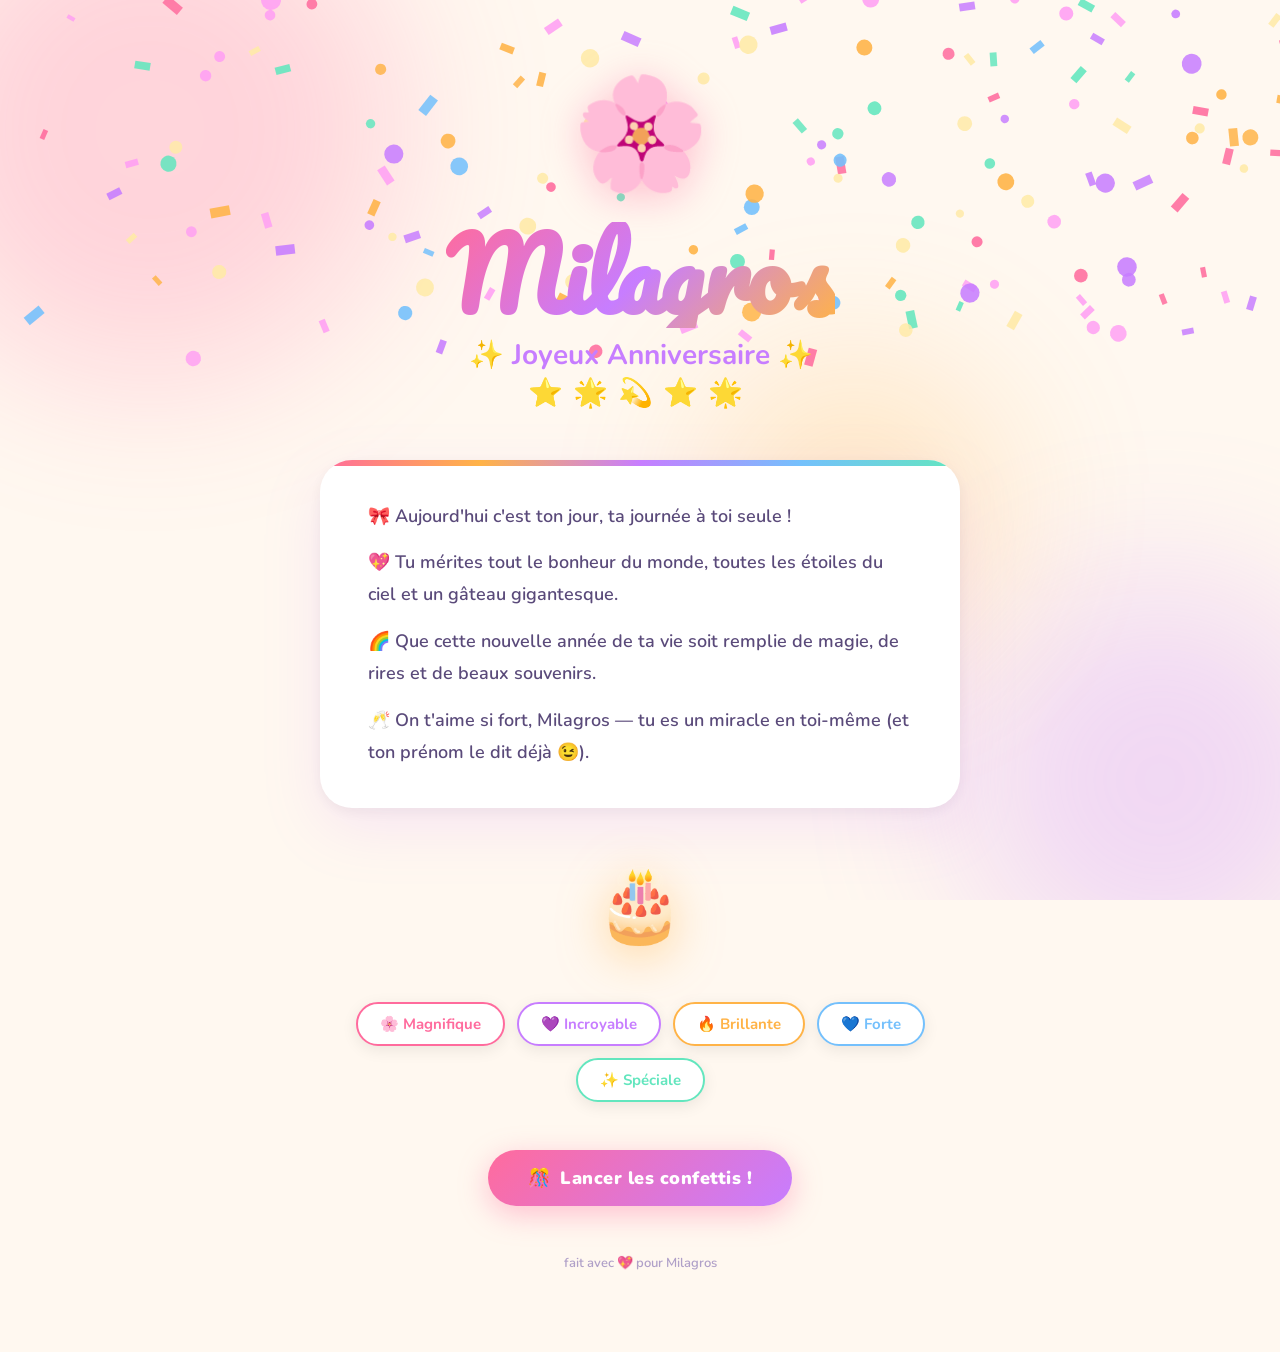
==== index.html @ 66af2956 "upload of fluffy broccoli" ====
<!DOCTYPE html>
<html lang="fr">
<head>
  <meta charset="UTF-8" />
  <meta name="viewport" content="width=device-width, initial-scale=1.0"/>
  <title>Joyeux Anniversaire Milagros 🎂</title>
  <link href="https://fonts.googleapis.com/css2?family=Pacifico&family=Nunito:wght@400;600;700;900&display=swap" rel="stylesheet"/>
  <style>
    :root {
      --rose:    #FF6B9D;
      --peach:   #FFB347;
      --lilac:   #C77DFF;
      --sky:     #74C0FC;
      --mint:    #63E6BE;
      --cream:   #FFF8F0;
      --dark:    #3A1F5D;
    }

    *, *::before, *::after { box-sizing: border-box; margin: 0; padding: 0; }

    body {
      font-family: 'Nunito', sans-serif;
      background: var(--cream);
      color: var(--dark);
      min-height: 100vh;
      overflow-x: hidden;
      cursor: url("data:image/svg+xml,%3Csvg xmlns='http://www.w3.org/2000/svg' width='24' height='24' viewBox='0 0 24 24'%3E%3Ctext y='20' font-size='18'%3E✨%3C/text%3E%3C/svg%3E"), auto;
    }

    /* ── Background blobs ── */
    .blobs {
      position: fixed; inset: 0; z-index: 0; pointer-events: none; overflow: hidden;
    }
    .blob {
      position: absolute; border-radius: 50%; filter: blur(80px); opacity: .25;
      animation: float 8s ease-in-out infinite;
    }
    .blob-1 { width: 500px; height: 500px; background: var(--rose);  top: -120px; left: -100px; animation-delay: 0s; }
    .blob-2 { width: 400px; height: 400px; background: var(--lilac); bottom: -80px; right: -80px; animation-delay: -3s; }
    .blob-3 { width: 300px; height: 300px; background: var(--peach); top: 40%; left: 55%; animation-delay: -5s; }

    @keyframes float {
      0%, 100% { transform: translateY(0) scale(1); }
      50%       { transform: translateY(-30px) scale(1.04); }
    }

    /* ── Confetti canvas ── */
    #confetti { position: fixed; inset: 0; z-index: 1; pointer-events: none; }

    /* ── Page layout ── */
    .page {
      position: relative; z-index: 2;
      display: flex; flex-direction: column; align-items: center;
      padding: 60px 20px 80px;
      gap: 48px;
    }

    /* ── Hero card ── */
    .hero {
      text-align: center;
      animation: popIn .8s cubic-bezier(.34,1.56,.64,1) both;
    }
    @keyframes popIn {
      from { opacity: 0; transform: scale(.6) translateY(40px); }
      to   { opacity: 1; transform: scale(1) translateY(0); }
    }

    .emoji-big {
      font-size: clamp(60px, 12vw, 110px);
      display: block;
      animation: spin 6s linear infinite;
      filter: drop-shadow(0 6px 20px rgba(255,107,157,.4));
    }
    @keyframes spin {
      0%   { transform: rotate(-6deg) scale(1); }
      50%  { transform: rotate(6deg)  scale(1.08); }
      100% { transform: rotate(-6deg) scale(1); }
    }

    .title {
      font-family: 'Pacifico', cursive;
      font-size: clamp(42px, 10vw, 96px);
      line-height: 1.1;
      background: linear-gradient(135deg, var(--rose) 0%, var(--lilac) 50%, var(--peach) 100%);
      -webkit-background-clip: text;
      -webkit-text-fill-color: transparent;
      background-clip: text;
      margin-top: 12px;
      letter-spacing: -1px;
      animation: popIn .9s .15s cubic-bezier(.34,1.56,.64,1) both;
    }

    .subtitle {
      font-size: clamp(18px, 4vw, 28px);
      font-weight: 700;
      color: var(--lilac);
      margin-top: 8px;
      animation: popIn 1s .3s cubic-bezier(.34,1.56,.64,1) both;
    }

    /* ── Stars row ── */
    .stars {
      font-size: 28px;
      letter-spacing: 10px;
      animation: popIn 1s .4s cubic-bezier(.34,1.56,.64,1) both;
    }

    /* ── Message card ── */
    .card {
      background: white;
      border-radius: 32px;
      padding: 40px 48px;
      max-width: 640px; width: 100%;
      box-shadow: 0 20px 60px rgba(199,125,255,.15), 0 4px 16px rgba(0,0,0,.06);
      animation: popIn 1s .5s cubic-bezier(.34,1.56,.64,1) both;
      position: relative;
      overflow: hidden;
    }
    .card::before {
      content: '';
      position: absolute; top: 0; left: 0; right: 0; height: 6px;
      background: linear-gradient(90deg, var(--rose), var(--peach), var(--lilac), var(--sky), var(--mint));
    }
    .card p {
      font-size: 18px; line-height: 1.8; color: #5a4a7a; font-weight: 600;
    }
    .card p + p { margin-top: 14px; }

    /* ── Cake section ── */
    .cake-wrap {
      display: flex; flex-direction: column; align-items: center; gap: 8px;
      animation: popIn 1s .65s cubic-bezier(.34,1.56,.64,1) both;
    }

    .cake {
      font-size: 72px;
      filter: drop-shadow(0 8px 24px rgba(255,179,71,.5));
      animation: bounce 1.2s ease-in-out infinite;
    }
    @keyframes bounce {
      0%, 100% { transform: translateY(0); }
      50%       { transform: translateY(-14px); }
    }

    /* ── Pill badges ── */
    .pills {
      display: flex; flex-wrap: wrap; justify-content: center; gap: 12px;
      max-width: 600px;
      animation: popIn 1s .8s cubic-bezier(.34,1.56,.64,1) both;
    }
    .pill {
      background: white;
      border-radius: 100px;
      padding: 10px 22px;
      font-size: 15px; font-weight: 700;
      box-shadow: 0 4px 16px rgba(0,0,0,.08);
      transition: transform .2s, box-shadow .2s;
      cursor: default;
    }
    .pill:hover { transform: translateY(-4px) scale(1.05); box-shadow: 0 8px 24px rgba(0,0,0,.12); }
    .pill-1 { color: var(--rose);  border: 2.5px solid var(--rose); }
    .pill-2 { color: var(--lilac); border: 2.5px solid var(--lilac); }
    .pill-3 { color: var(--peach); border: 2.5px solid var(--peach); }
    .pill-4 { color: var(--sky);   border: 2.5px solid var(--sky); }
    .pill-5 { color: var(--mint);  border: 2.5px solid var(--mint); }

    /* ── Button ── */
    .btn-wrap {
      animation: popIn 1s .95s cubic-bezier(.34,1.56,.64,1) both;
    }
    .btn {
      display: inline-flex; align-items: center; gap: 10px;
      background: linear-gradient(135deg, var(--rose), var(--lilac));
      color: white; font-family: 'Nunito', sans-serif; font-size: 18px; font-weight: 900;
      padding: 16px 40px; border-radius: 100px; border: none; cursor: pointer;
      box-shadow: 0 8px 30px rgba(255,107,157,.4);
      transition: transform .2s, box-shadow .2s;
      letter-spacing: .5px;
    }
    .btn:hover { transform: translateY(-4px) scale(1.04); box-shadow: 0 14px 40px rgba(255,107,157,.5); }
    .btn:active { transform: scale(.97); }

    /* ── Floating emojis ── */
    .floaties { position: fixed; inset: 0; z-index: 0; pointer-events: none; }
    .floatie {
      position: absolute; font-size: 28px;
      animation: rise linear infinite;
      opacity: 0;
    }
    @keyframes rise {
      0%   { transform: translateY(100vh) rotate(0deg);   opacity: 0; }
      10%  { opacity: .8; }
      90%  { opacity: .6; }
      100% { transform: translateY(-120px) rotate(360deg); opacity: 0; }
    }

    /* ── Footer ── */
    .footer {
      font-size: 13px; color: #b0a0c8; font-weight: 600;
      animation: popIn 1s 1.1s cubic-bezier(.34,1.56,.64,1) both;
    }
  </style>
</head>
<body>

  <div class="blobs">
    <div class="blob blob-1"></div>
    <div class="blob blob-2"></div>
    <div class="blob blob-3"></div>
  </div>

  <div class="floaties" id="floaties"></div>
  <canvas id="confetti"></canvas>

  <main class="page">

    <div class="hero">
      <span class="emoji-big">🌸</span>
      <h1 class="title">Milagros</h1>
      <p class="subtitle">✨ Joyeux Anniversaire ✨</p>
      <div class="stars">⭐🌟💫⭐🌟</div>
    </div>

    <div class="card">
      <p>🎀 Aujourd'hui c'est ton jour, ta journée à toi seule !</p>
      <p>💖 Tu mérites tout le bonheur du monde, toutes les étoiles du ciel et un gâteau gigantesque.</p>
      <p>🌈 Que cette nouvelle année de ta vie soit remplie de magie, de rires et de beaux souvenirs.</p>
      <p>🥂 On t'aime si fort, Milagros — tu es un miracle en toi-même (et ton prénom le dit déjà 😉).</p>
    </div>

    <div class="cake-wrap">
      <div class="cake">🎂</div>
    </div>

    <div class="pills">
      <span class="pill pill-1">🌸 Magnifique</span>
      <span class="pill pill-2">💜 Incroyable</span>
      <span class="pill pill-3">🔥 Brillante</span>
      <span class="pill pill-4">💙 Forte</span>
      <span class="pill pill-5">✨ Spéciale</span>
    </div>

    <div class="btn-wrap">
      <button class="btn" id="cta">
        <span>🎊</span> Lancer les confettis !
      </button>
    </div>

    <p class="footer">fait avec 💖 pour Milagros</p>

  </main>

  <script>
    /* ── Floating emojis ── */
    const emojis = ['🌸','💖','✨','🎀','💫','🌈','🎉','🦋','🌺','💕'];
    const floatiesEl = document.getElementById('floaties');
    emojis.forEach((em, i) => {
      const el = document.createElement('span');
      el.className = 'floatie';
      el.textContent = em;
      el.style.left = (5 + (i * 9.5)) + '%';
      el.style.animationDuration = (9 + Math.random() * 8) + 's';
      el.style.animationDelay = (Math.random() * 12) + 's';
      el.style.fontSize = (20 + Math.random() * 20) + 'px';
      floatiesEl.appendChild(el);
    });

    /* ── Confetti ── */
    const canvas = document.getElementById('confetti');
    const ctx = canvas.getContext('2d');
    let pieces = [];
    let running = false;

    function resize() {
      canvas.width  = window.innerWidth;
      canvas.height = window.innerHeight;
    }
    resize();
    window.addEventListener('resize', resize);

    const colors = ['#FF6B9D','#FFB347','#C77DFF','#74C0FC','#63E6BE','#FF9FF3','#FFEAA7'];

    function spawnBurst() {
      for (let i = 0; i < 160; i++) {
        pieces.push({
          x: Math.random() * canvas.width,
          y: Math.random() * canvas.height * .4,
          r: 4 + Math.random() * 6,
          color: colors[Math.floor(Math.random() * colors.length)],
          vx: (Math.random() - .5) * 5,
          vy: -4 + Math.random() * 2,
          gravity: .12 + Math.random() * .06,
          rot: Math.random() * 360,
          rotV: (Math.random() - .5) * 8,
          shape: Math.random() > .5 ? 'rect' : 'circle',
          alpha: 1,
          life: 180 + Math.floor(Math.random() * 120),
          age: 0
        });
      }
    }

    function drawPiece(p) {
      ctx.save();
      ctx.globalAlpha = p.alpha;
      ctx.fillStyle = p.color;
      ctx.translate(p.x, p.y);
      ctx.rotate(p.rot * Math.PI / 180);
      if (p.shape === 'rect') {
        ctx.fillRect(-p.r, -p.r / 2, p.r * 2, p.r);
      } else {
        ctx.beginPath();
        ctx.arc(0, 0, p.r, 0, Math.PI * 2);
        ctx.fill();
      }
      ctx.restore();
    }

    function tick() {
      if (!running && pieces.length === 0) return;
      ctx.clearRect(0, 0, canvas.width, canvas.height);
      pieces = pieces.filter(p => p.age < p.life);
      pieces.forEach(p => {
        p.age++;
        p.vy += p.gravity;
        p.x  += p.vx;
        p.y  += p.vy;
        p.rot += p.rotV;
        p.alpha = Math.max(0, 1 - p.age / p.life);
        drawPiece(p);
      });
      requestAnimationFrame(tick);
    }

    document.getElementById('cta').addEventListener('click', () => {
      if (pieces.length === 0) tick();
      spawnBurst();
    });

    /* auto-burst on load */
    setTimeout(() => {
      spawnBurst();
      tick();
    }, 800);
  </script>
</body>
</html>
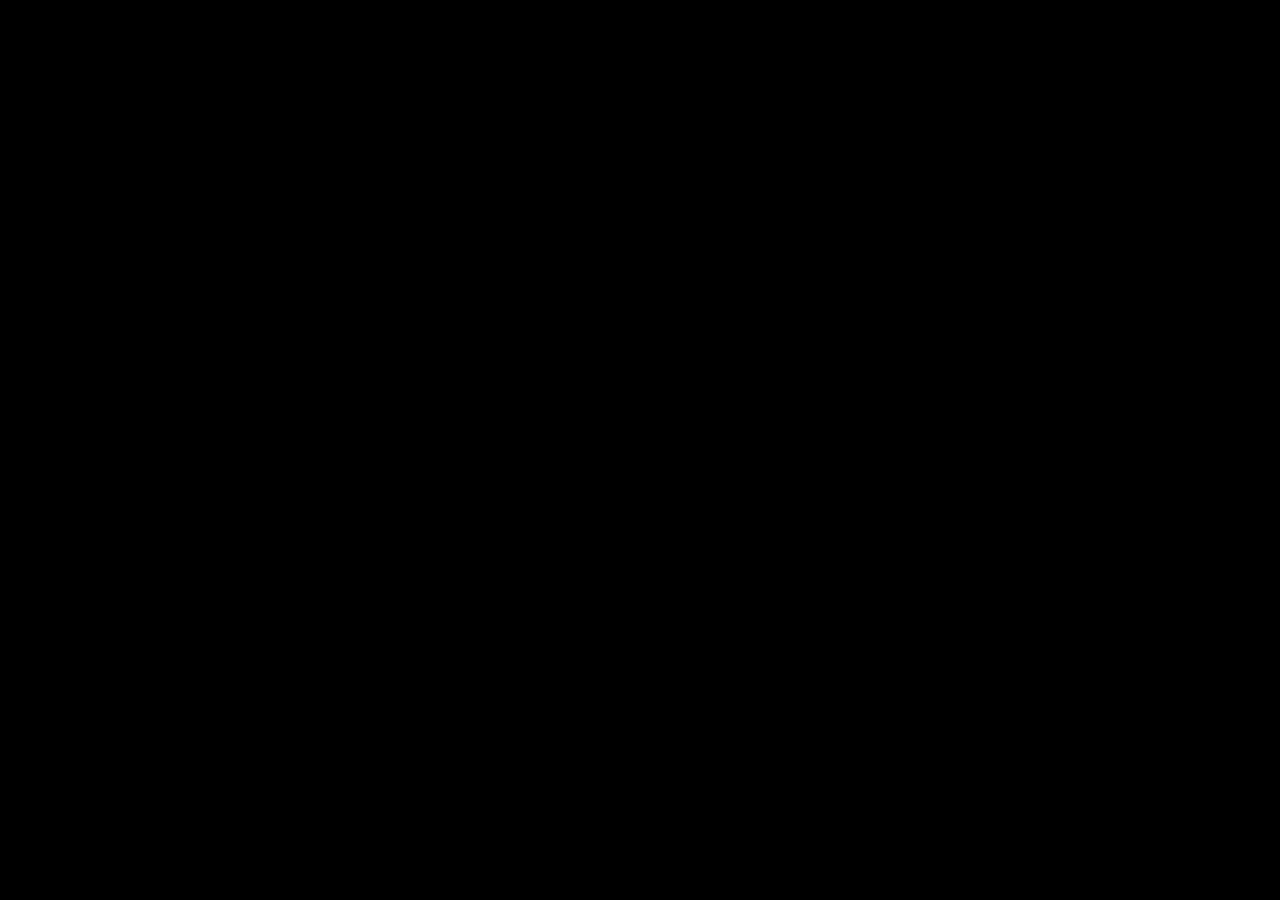
==== commit 2b98bd07: "fluffy broccoli" ====
--- a/index.html
+++ b/index.html
@@ -1,347 +1,20 @@
 <!DOCTYPE html>
 <html lang="fr">
 <head>
-  <meta charset="UTF-8" />
-  <meta name="viewport" content="width=device-width, initial-scale=1.0"/>
-  <title>Joyeux Anniversaire Milagros 🎂</title>
-  <link href="https://fonts.googleapis.com/css2?family=Pacifico&family=Nunito:wght@400;600;700;900&display=swap" rel="stylesheet"/>
+  <meta charset="UTF-8">
+  <title>Personnage manga</title>
   <style>
-    :root {
-      --rose:    #FF6B9D;
-      --peach:   #FFB347;
-      --lilac:   #C77DFF;
-      --sky:     #74C0FC;
-      --mint:    #63E6BE;
-      --cream:   #FFF8F0;
-      --dark:    #3A1F5D;
-    }
-
-    *, *::before, *::after { box-sizing: border-box; margin: 0; padding: 0; }
-
     body {
-      font-family: 'Nunito', sans-serif;
-      background: var(--cream);
-      color: var(--dark);
-      min-height: 100vh;
-      overflow-x: hidden;
-      cursor: url("data:image/svg+xml,%3Csvg xmlns='http://www.w3.org/2000/svg' width='24' height='24' viewBox='0 0 24 24'%3E%3Ctext y='20' font-size='18'%3E✨%3C/text%3E%3C/svg%3E"), auto;
-    }
-
-    /* ── Background blobs ── */
-    .blobs {
-      position: fixed; inset: 0; z-index: 0; pointer-events: none; overflow: hidden;
-    }
-    .blob {
-      position: absolute; border-radius: 50%; filter: blur(80px); opacity: .25;
-      animation: float 8s ease-in-out infinite;
-    }
-    .blob-1 { width: 500px; height: 500px; background: var(--rose);  top: -120px; left: -100px; animation-delay: 0s; }
-    .blob-2 { width: 400px; height: 400px; background: var(--lilac); bottom: -80px; right: -80px; animation-delay: -3s; }
-    .blob-3 { width: 300px; height: 300px; background: var(--peach); top: 40%; left: 55%; animation-delay: -5s; }
-
-    @keyframes float {
-      0%, 100% { transform: translateY(0) scale(1); }
-      50%       { transform: translateY(-30px) scale(1.04); }
-    }
-
-    /* ── Confetti canvas ── */
-    #confetti { position: fixed; inset: 0; z-index: 1; pointer-events: none; }
-
-    /* ── Page layout ── */
-    .page {
-      position: relative; z-index: 2;
-      display: flex; flex-direction: column; align-items: center;
-      padding: 60px 20px 80px;
-      gap: 48px;
-    }
-
-    /* ── Hero card ── */
-    .hero {
-      text-align: center;
-      animation: popIn .8s cubic-bezier(.34,1.56,.64,1) both;
-    }
-    @keyframes popIn {
-      from { opacity: 0; transform: scale(.6) translateY(40px); }
-      to   { opacity: 1; transform: scale(1) translateY(0); }
-    }
-
-    .emoji-big {
-      font-size: clamp(60px, 12vw, 110px);
-      display: block;
-      animation: spin 6s linear infinite;
-      filter: drop-shadow(0 6px 20px rgba(255,107,157,.4));
-    }
-    @keyframes spin {
-      0%   { transform: rotate(-6deg) scale(1); }
-      50%  { transform: rotate(6deg)  scale(1.08); }
-      100% { transform: rotate(-6deg) scale(1); }
-    }
-
-    .title {
-      font-family: 'Pacifico', cursive;
-      font-size: clamp(42px, 10vw, 96px);
-      line-height: 1.1;
-      background: linear-gradient(135deg, var(--rose) 0%, var(--lilac) 50%, var(--peach) 100%);
-      -webkit-background-clip: text;
-      -webkit-text-fill-color: transparent;
-      background-clip: text;
-      margin-top: 12px;
-      letter-spacing: -1px;
-      animation: popIn .9s .15s cubic-bezier(.34,1.56,.64,1) both;
-    }
-
-    .subtitle {
-      font-size: clamp(18px, 4vw, 28px);
-      font-weight: 700;
-      color: var(--lilac);
-      margin-top: 8px;
-      animation: popIn 1s .3s cubic-bezier(.34,1.56,.64,1) both;
-    }
-
-    /* ── Stars row ── */
-    .stars {
-      font-size: 28px;
-      letter-spacing: 10px;
-      animation: popIn 1s .4s cubic-bezier(.34,1.56,.64,1) both;
-    }
-
-    /* ── Message card ── */
-    .card {
-      background: white;
-      border-radius: 32px;
-      padding: 40px 48px;
-      max-width: 640px; width: 100%;
-      box-shadow: 0 20px 60px rgba(199,125,255,.15), 0 4px 16px rgba(0,0,0,.06);
-      animation: popIn 1s .5s cubic-bezier(.34,1.56,.64,1) both;
-      position: relative;
-      overflow: hidden;
-    }
-    .card::before {
-      content: '';
-      position: absolute; top: 0; left: 0; right: 0; height: 6px;
-      background: linear-gradient(90deg, var(--rose), var(--peach), var(--lilac), var(--sky), var(--mint));
-    }
-    .card p {
-      font-size: 18px; line-height: 1.8; color: #5a4a7a; font-weight: 600;
-    }
-    .card p + p { margin-top: 14px; }
-
-    /* ── Cake section ── */
-    .cake-wrap {
-      display: flex; flex-direction: column; align-items: center; gap: 8px;
-      animation: popIn 1s .65s cubic-bezier(.34,1.56,.64,1) both;
-    }
-
-    .cake {
-      font-size: 72px;
-      filter: drop-shadow(0 8px 24px rgba(255,179,71,.5));
-      animation: bounce 1.2s ease-in-out infinite;
-    }
-    @keyframes bounce {
-      0%, 100% { transform: translateY(0); }
-      50%       { transform: translateY(-14px); }
-    }
-
-    /* ── Pill badges ── */
-    .pills {
-      display: flex; flex-wrap: wrap; justify-content: center; gap: 12px;
-      max-width: 600px;
-      animation: popIn 1s .8s cubic-bezier(.34,1.56,.64,1) both;
-    }
-    .pill {
-      background: white;
-      border-radius: 100px;
-      padding: 10px 22px;
-      font-size: 15px; font-weight: 700;
-      box-shadow: 0 4px 16px rgba(0,0,0,.08);
-      transition: transform .2s, box-shadow .2s;
-      cursor: default;
-    }
-    .pill:hover { transform: translateY(-4px) scale(1.05); box-shadow: 0 8px 24px rgba(0,0,0,.12); }
-    .pill-1 { color: var(--rose);  border: 2.5px solid var(--rose); }
-    .pill-2 { color: var(--lilac); border: 2.5px solid var(--lilac); }
-    .pill-3 { color: var(--peach); border: 2.5px solid var(--peach); }
-    .pill-4 { color: var(--sky);   border: 2.5px solid var(--sky); }
-    .pill-5 { color: var(--mint);  border: 2.5px solid var(--mint); }
-
-    /* ── Button ── */
-    .btn-wrap {
-      animation: popIn 1s .95s cubic-bezier(.34,1.56,.64,1) both;
-    }
-    .btn {
-      display: inline-flex; align-items: center; gap: 10px;
-      background: linear-gradient(135deg, var(--rose), var(--lilac));
-      color: white; font-family: 'Nunito', sans-serif; font-size: 18px; font-weight: 900;
-      padding: 16px 40px; border-radius: 100px; border: none; cursor: pointer;
-      box-shadow: 0 8px 30px rgba(255,107,157,.4);
-      transition: transform .2s, box-shadow .2s;
-      letter-spacing: .5px;
-    }
-    .btn:hover { transform: translateY(-4px) scale(1.04); box-shadow: 0 14px 40px rgba(255,107,157,.5); }
-    .btn:active { transform: scale(.97); }
-
-    /* ── Floating emojis ── */
-    .floaties { position: fixed; inset: 0; z-index: 0; pointer-events: none; }
-    .floatie {
-      position: absolute; font-size: 28px;
-      animation: rise linear infinite;
-      opacity: 0;
-    }
-    @keyframes rise {
-      0%   { transform: translateY(100vh) rotate(0deg);   opacity: 0; }
-      10%  { opacity: .8; }
-      90%  { opacity: .6; }
-      100% { transform: translateY(-120px) rotate(360deg); opacity: 0; }
-    }
-
-    /* ── Footer ── */
-    .footer {
-      font-size: 13px; color: #b0a0c8; font-weight: 600;
-      animation: popIn 1s 1.1s cubic-bezier(.34,1.56,.64,1) both;
+      margin: 0;
+      height: 100vh;
+      display: flex;
+      justify-content: center;
+      align-items: center;
+      background: #000;
     }
   </style>
 </head>
 <body>
 
-  <div class="blobs">
-    <div class="blob blob-1"></div>
-    <div class="blob blob-2"></div>
-    <div class="blob blob-3"></div>
-  </div>
-
-  <div class="floaties" id="floaties"></div>
-  <canvas id="confetti"></canvas>
-
-  <main class="page">
-
-    <div class="hero">
-      <span class="emoji-big">🌸</span>
-      <h1 class="title">Milagros</h1>
-      <p class="subtitle">✨ Joyeux Anniversaire ✨</p>
-      <div class="stars">⭐🌟💫⭐🌟</div>
-    </div>
-
-    <div class="card">
-      <p>🎀 Aujourd'hui c'est ton jour, ta journée à toi seule !</p>
-      <p>💖 Tu mérites tout le bonheur du monde, toutes les étoiles du ciel et un gâteau gigantesque.</p>
-      <p>🌈 Que cette nouvelle année de ta vie soit remplie de magie, de rires et de beaux souvenirs.</p>
-      <p>🥂 On t'aime si fort, Milagros — tu es un miracle en toi-même (et ton prénom le dit déjà 😉).</p>
-    </div>
-
-    <div class="cake-wrap">
-      <div class="cake">🎂</div>
-    </div>
-
-    <div class="pills">
-      <span class="pill pill-1">🌸 Magnifique</span>
-      <span class="pill pill-2">💜 Incroyable</span>
-      <span class="pill pill-3">🔥 Brillante</span>
-      <span class="pill pill-4">💙 Forte</span>
-      <span class="pill pill-5">✨ Spéciale</span>
-    </div>
-
-    <div class="btn-wrap">
-      <button class="btn" id="cta">
-        <span>🎊</span> Lancer les confettis !
-      </button>
-    </div>
-
-    <p class="footer">fait avec 💖 pour Milagros</p>
-
-  </main>
-
-  <script>
-    /* ── Floating emojis ── */
-    const emojis = ['🌸','💖','✨','🎀','💫','🌈','🎉','🦋','🌺','💕'];
-    const floatiesEl = document.getElementById('floaties');
-    emojis.forEach((em, i) => {
-      const el = document.createElement('span');
-      el.className = 'floatie';
-      el.textContent = em;
-      el.style.left = (5 + (i * 9.5)) + '%';
-      el.style.animationDuration = (9 + Math.random() * 8) + 's';
-      el.style.animationDelay = (Math.random() * 12) + 's';
-      el.style.fontSize = (20 + Math.random() * 20) + 'px';
-      floatiesEl.appendChild(el);
-    });
-
-    /* ── Confetti ── */
-    const canvas = document.getElementById('confetti');
-    const ctx = canvas.getContext('2d');
-    let pieces = [];
-    let running = false;
-
-    function resize() {
-      canvas.width  = window.innerWidth;
-      canvas.height = window.innerHeight;
-    }
-    resize();
-    window.addEventListener('resize', resize);
-
-    const colors = ['#FF6B9D','#FFB347','#C77DFF','#74C0FC','#63E6BE','#FF9FF3','#FFEAA7'];
-
-    function spawnBurst() {
-      for (let i = 0; i < 160; i++) {
-        pieces.push({
-          x: Math.random() * canvas.width,
-          y: Math.random() * canvas.height * .4,
-          r: 4 + Math.random() * 6,
-          color: colors[Math.floor(Math.random() * colors.length)],
-          vx: (Math.random() - .5) * 5,
-          vy: -4 + Math.random() * 2,
-          gravity: .12 + Math.random() * .06,
-          rot: Math.random() * 360,
-          rotV: (Math.random() - .5) * 8,
-          shape: Math.random() > .5 ? 'rect' : 'circle',
-          alpha: 1,
-          life: 180 + Math.floor(Math.random() * 120),
-          age: 0
-        });
-      }
-    }
-
-    function drawPiece(p) {
-      ctx.save();
-      ctx.globalAlpha = p.alpha;
-      ctx.fillStyle = p.color;
-      ctx.translate(p.x, p.y);
-      ctx.rotate(p.rot * Math.PI / 180);
-      if (p.shape === 'rect') {
-        ctx.fillRect(-p.r, -p.r / 2, p.r * 2, p.r);
-      } else {
-        ctx.beginPath();
-        ctx.arc(0, 0, p.r, 0, Math.PI * 2);
-        ctx.fill();
-      }
-      ctx.restore();
-    }
-
-    function tick() {
-      if (!running && pieces.length === 0) return;
-      ctx.clearRect(0, 0, canvas.width, canvas.height);
-      pieces = pieces.filter(p => p.age < p.life);
-      pieces.forEach(p => {
-        p.age++;
-        p.vy += p.gravity;
-        p.x  += p.vx;
-        p.y  += p.vy;
-        p.rot += p.rotV;
-        p.alpha = Math.max(0, 1 - p.age / p.life);
-        drawPiece(p);
-      });
-      requestAnimationFrame(tick);
-    }
-
-    document.getElementById('cta').addEventListener('click', () => {
-      if (pieces.length === 0) tick();
-      spawnBurst();
-    });
-
-    /* auto-burst on load */
-    setTimeout(() => {
-      spawnBurst();
-      tick();
-    }, 800);
-  </script>
 </body>
-</html>+</html>
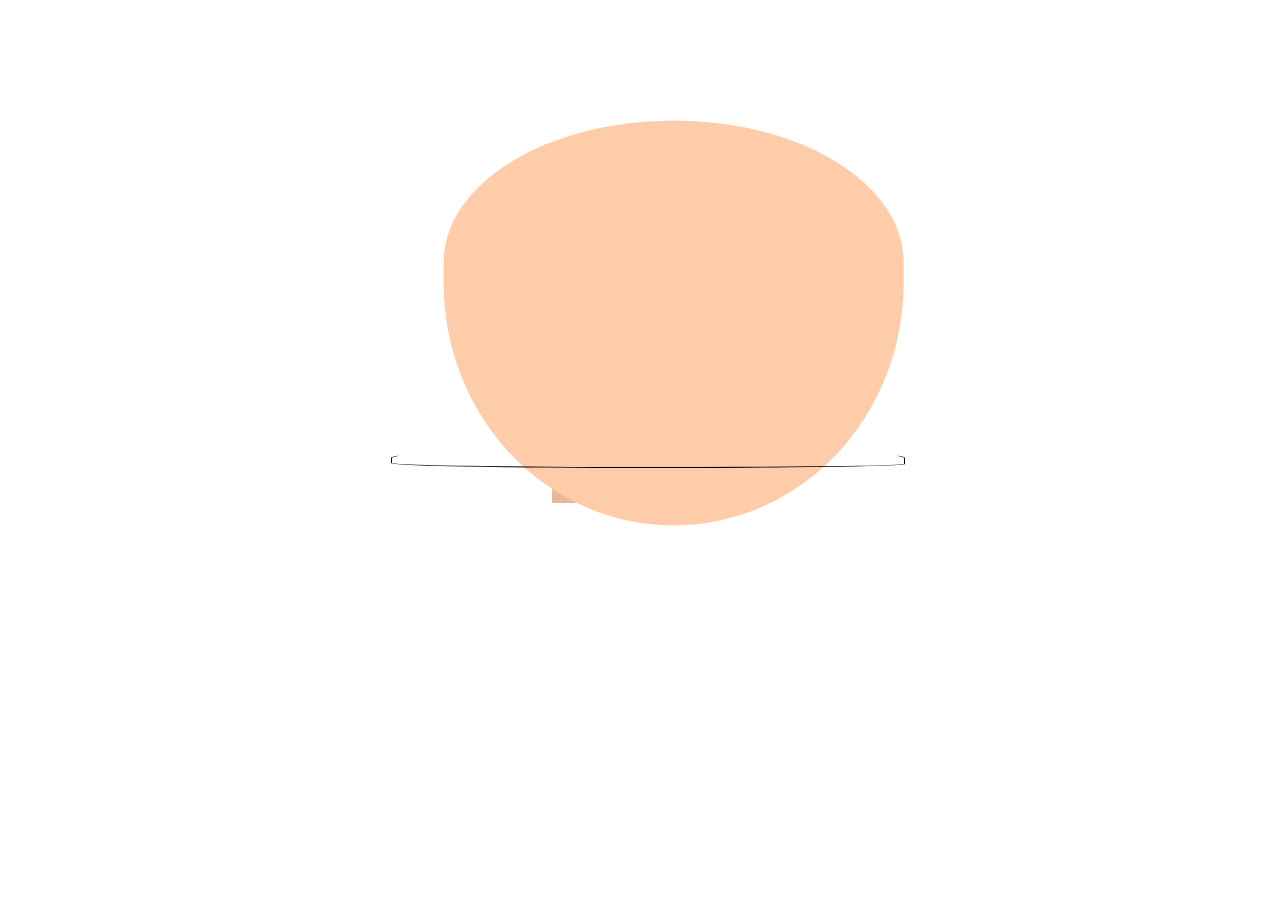
==== commit 417c792f: "update of fluffybroccooli" ====
--- a/index.html
+++ b/index.html
@@ -1,20 +1,15 @@
 <!DOCTYPE html>
-<html lang="fr">
+<html lang="en">
 <head>
   <meta charset="UTF-8">
   <title>Personnage manga</title>
-  <style>
-    body {
-      margin: 0;
-      height: 100vh;
-      display: flex;
-      justify-content: center;
-      align-items: center;
-      background: #000;
-    }
-  </style>
+  <link rel="stylesheet" href="design.css">
 </head>
 <body>
-
+<div class="cartoon">
+  <div class="neck"></div>
+  <div class="face"></div>
+  <div class="mouth"></div>
+</div>
 </body>
 </html>
--- a/design.css
+++ b/design.css
@@ -0,0 +1,37 @@
+.cartoon {
+  --skin: #fca;
+  position: relative;
+  width: 100vw;
+  height: 100vh;
+}
+.face {
+  position: absolute;
+  width: 36%;
+  height: 45%;
+  background: var(--skin); 
+  border-radius: 100% 100%/ 70% 70% 120% 120%;
+  top: 35%;
+  left: 52%;
+  transform: translate(-50%,-50%);
+}
+.neck {
+  position: absolute;
+  width: 15%;
+  height: 5%;
+  background: var(--skin);
+  top: 50%;
+  left: 50%;
+  transform: translate(-50%,0%);
+  box-shadow: inset 0 25.5vmin 0 -15vmin rgba(60,0,0,.1);
+}
+.mouth {
+  position: absolute;
+  width: 40%;
+  height: 2%;
+  border: 0.125vmin solid;  
+  border-top-color: transparent;
+  border-radius: 100%/100% 100% 40% 50%;
+  top: 50%;
+  left: 50%;
+  transform: translate(-50%, -50%);
+}
